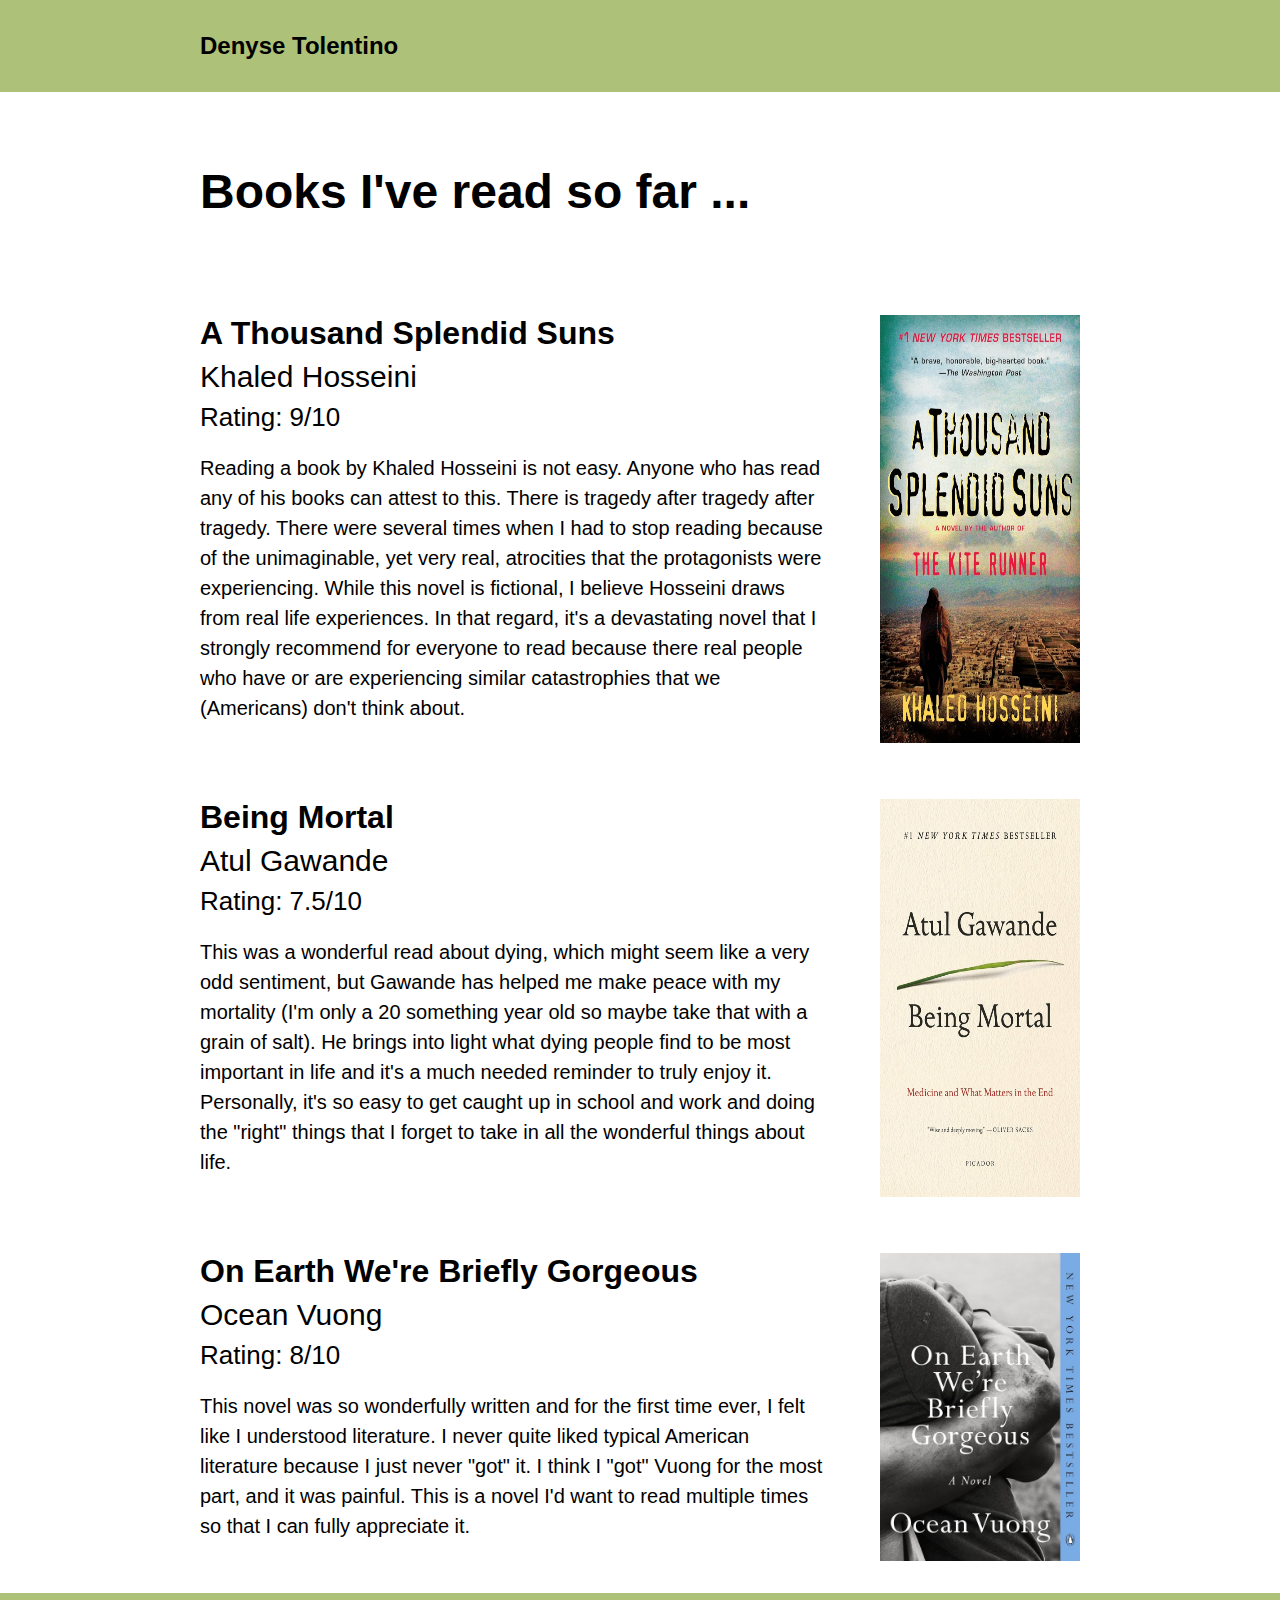
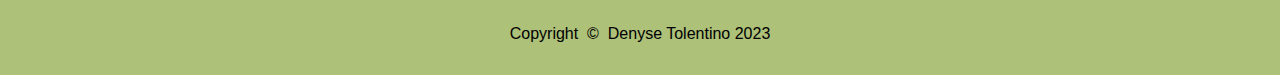
==== reviews/books.html @ 4a33d4dd "Build personal website for projects and blogs" ====
<!DOCTYPE html>
<html lang="en">
<head>
    <meta charset="UTF-8">
    <meta name="viewport" content="width=device-width, initial-scale=1.0">
    <link rel="stylesheet" type="text/css" href="../css/books.css">
    <title>DT Book Reviews</title>
</head>

<body>
    <div class="header">
        <div><a class="logo" href="../index.html">Denyse Tolentino</a></div>
    </div>
    <div class="all">
        <h2>Books I've read so far ...</h2>

        <div class="post">
            <div id="a-thousand-splendid-suns">
                <h3>A Thousand Splendid Suns</h3>
                <h4>Khaled Hosseini</h4>
                <h5>Rating: 9/10</h5>
                <p>Reading a book by Khaled Hosseini is not easy. Anyone who has read
                    any of his books can attest to this. There is tragedy after tragedy
                    after tragedy. There were several times when I had to stop reading 
                    because of the unimaginable, yet very real, atrocities that
                    the protagonists were experiencing. While this novel is fictional, 
                    I believe Hosseini draws from real life experiences. In that regard,
                    it's a devastating novel that I strongly recommend for everyone to read
                    because there real people who have or are experiencing similar catastrophies
                    that we (Americans) don't think about.
                </p>
            </div>
            <img class="covers" src="../img/Hosseini.jpg" alt="Book cover of A Thousand Splendid Suns by Khaled Hosseini">
        
        </div>
        

        <div class="post">
            <div id="being-mortal">
                <h3>Being Mortal</h3>
                <h4>Atul Gawande</h4>
                <h5>Rating: 7.5/10</h5>
                <p>This was a wonderful read about dying, which might seem like a very odd sentiment,
                    but Gawande has helped me make peace with my mortality (I'm only a 20 something year old
                    so maybe take that with a grain of salt). He brings into light what dying people find to
                    be most important in life and it's a much needed reminder to truly enjoy it. Personally, it's 
                    so easy to get caught up in school and work and doing the "right" things that I forget to take
                    in all the wonderful things about life.
                </p>
            </div>
            <img class="covers" src="../img/Gawande.jpg" alt="Book cover of Being Mortal by Atul Gawande">

        </div>

        <div class="post">
            <div id="on-earth-were-briefly-gorgeous">
                <h3>On Earth We're Briefly Gorgeous</h3>
                <h4>Ocean Vuong</h4>
                <h5>Rating: 8/10</h5>
                <p>This novel was so wonderfully written and for the first time ever, I felt like I understood
                    literature. I never quite liked typical American literature because I just never "got" it.
                    I think I "got" Vuong for the most part, and it was painful. This is a novel I'd want to read
                    multiple times so that I can fully appreciate it.
                </p>
            </div>
            <img class="covers" src="../img/Vuong.jpg" alt="Book cover of On Earth We're Briefly Gorgeous by Ocean Vuong">

        </div>
    </div>
   
    <div class="footer">
        Copyright &nbsp;<span> &copy </span>&nbsp; Denyse Tolentino 2023
    </div>



</body>
---- css/books.css ----
body {
    display: flex;
    flex-direction: column;
    margin: 0;
    min-height: 100vh;
    font-family: sans-serif;
}

.header{
    background-color: #adc178;
    display: flex;
    justify-content: space-between;
    align-items: center;
    padding: 32px 200px;
    /* border-bottom: solid;
    border-bottom-color: #000000; */
}

.logo{
    font-size: 24px;
    font-weight: 700;
    color: black;
}

ul {
    list-style-type: none;
    display: flex;
    gap: 40px;
}

a {
    text-decoration: none;
    
}

.books {
    background-color: #dde5b6;
    display: flex;
    flex-direction: column;
    padding: 50px 200px;
    gap: 32px;
    flex: 1;
}

.bookposts {
    display: flex;
    justify-content: space-evenly;
    gap: 52px;
    flex-wrap: wrap;
}

a {
    text-decoration: none;
}
.covers {
    width: 200px;
    height: auto;
}
.name {
    font-size: 36px;
    font-weight: 900;
    color: #000000;
    text-align: center;
}

.all {
    display: flex;
    flex-direction: column;
    padding: 32px 200px;
    gap: 56px;
}

.post{
    display: flex;
    justify-content: space-between;
    gap: 56px;
}

h2 {
    font-size: 48px;
}

h3 {
    font-size: 32px;
    margin: 0px;
}

h4 {
    font-size: 30px;
    font-weight: 500;
    margin: 8px 0px;
}

h5 {
    font-size: 26px;
    font-weight: 500;
    margin: 0px;
}

p {
    font-size: 20px;
    font-weight: lighter;
    line-height: 1.5;
}

.footer {
    background-color: #adc178;
    color: #000000;
    display: flex;
    justify-content: center;
    align-items: center;
    padding: 32px;
}
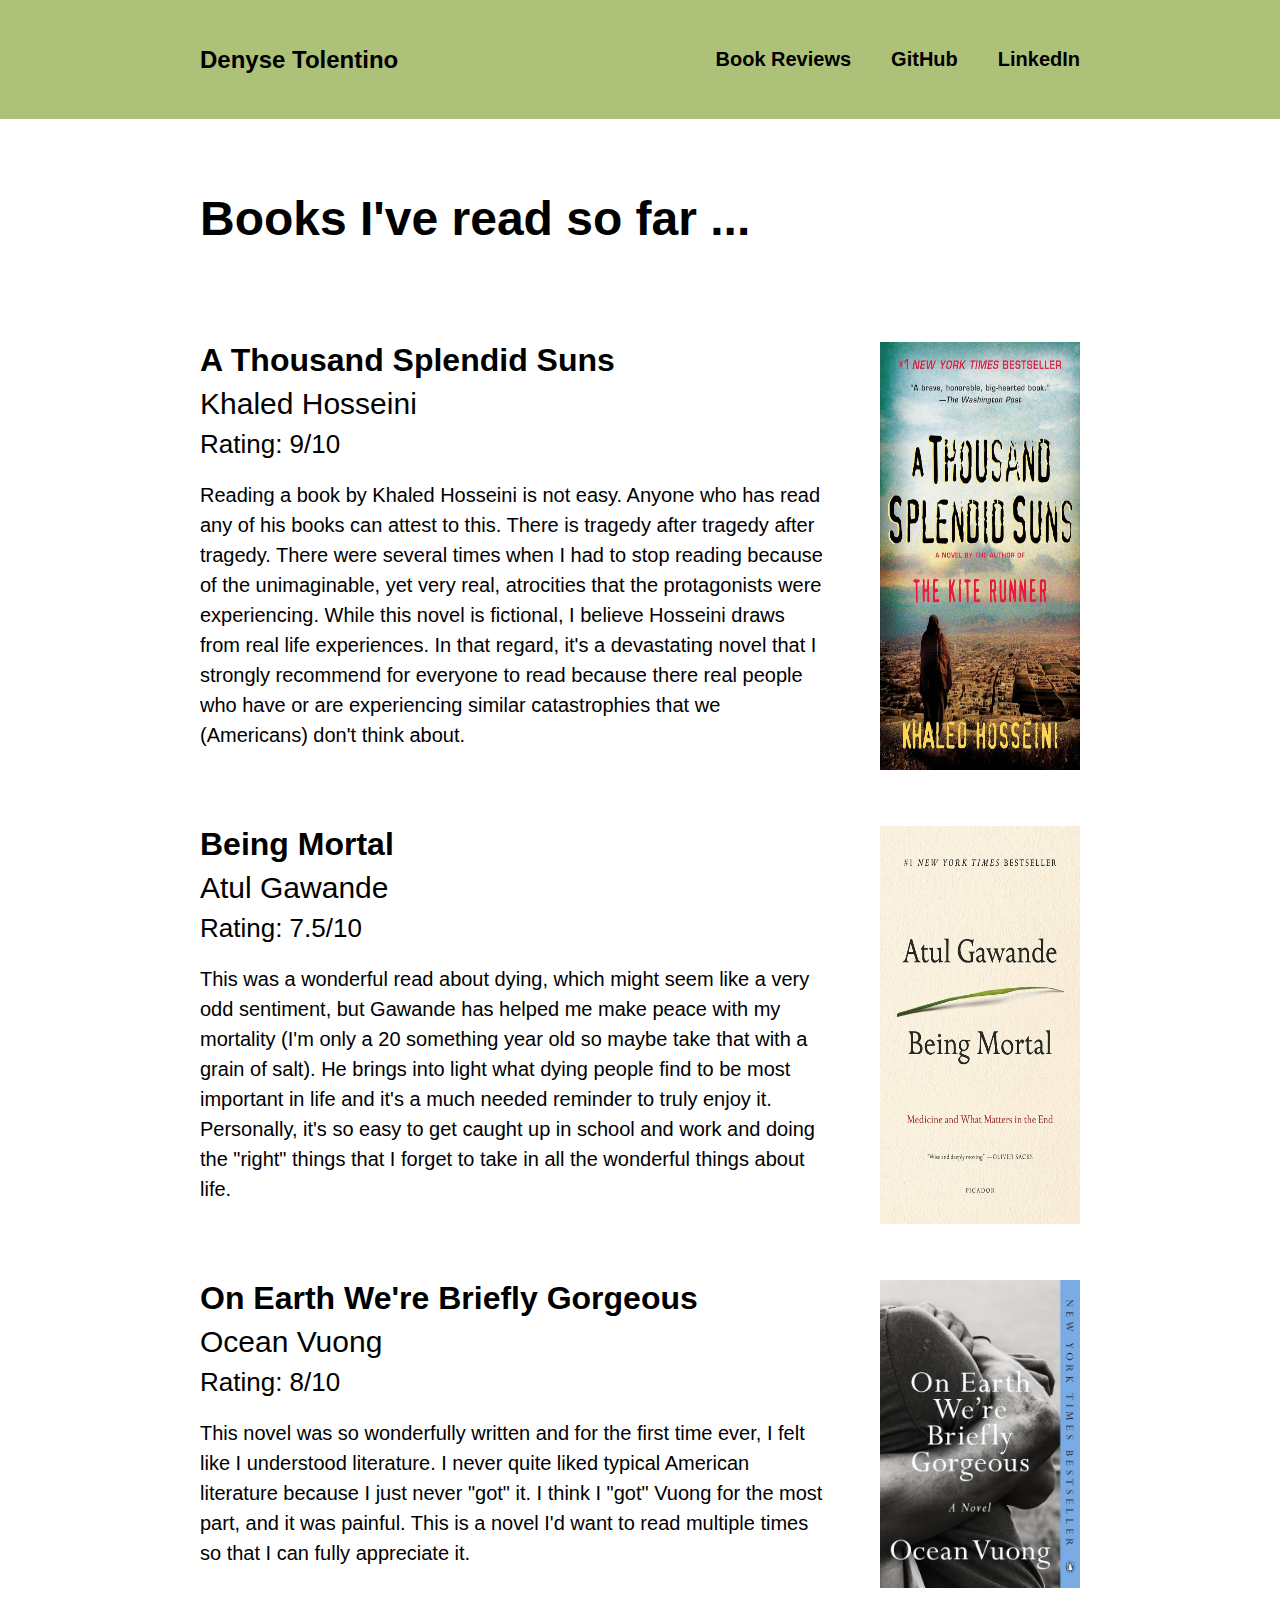
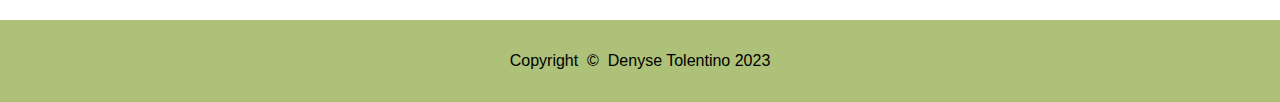
==== commit f5325f26: "Add links in header of 'Book Reviews' page" ====
--- a/reviews/books.html
+++ b/reviews/books.html
@@ -10,6 +10,11 @@
 <body>
     <div class="header">
         <div><a class="logo" href="../index.html">Denyse Tolentino</a></div>
+        <ul>
+            <li><a class="headlinks" href="reviews/books.html">Book Reviews</a></li>
+            <li><a class="headlinks" href="https://github.com/dentolcs" target="_blank">GitHub</a></li>
+            <li><a class="headlinks" href="https://www.linkedin.com/in/denyse-tolentino" target="_blank">LinkedIn</a></li>
+        </ul>
     </div>
     <div class="all">
         <h2>Books I've read so far ...</h2>
--- a/css/books.css
+++ b/css/books.css
@@ -52,6 +52,13 @@
 a {
     text-decoration: none;
 }
+
+.headlinks{
+    color: #000000;
+    font-size: 20px;
+    font-weight: bold;
+}
+
 .covers {
     width: 200px;
     height: auto;
